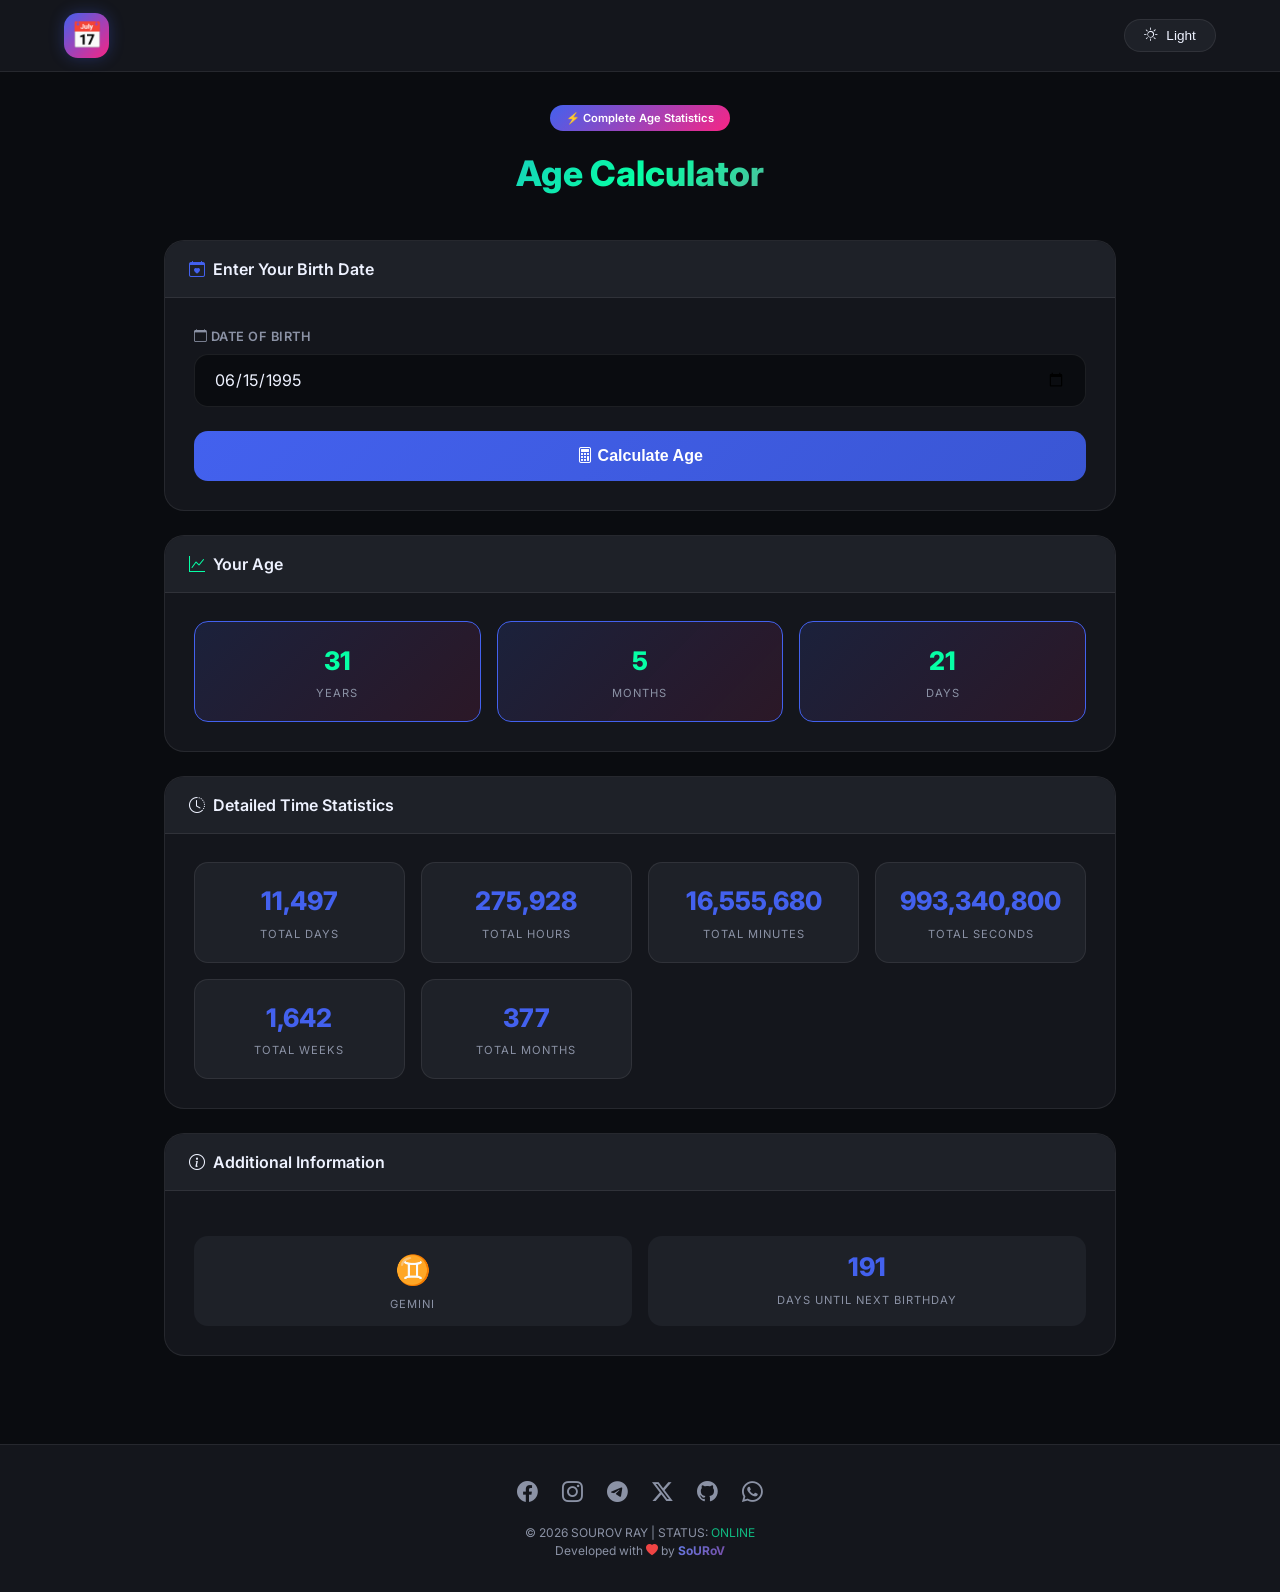
==== index.html @ 63133996 "Add files via upload" ====
<!DOCTYPE html>
<html lang="en" data-theme="dark">
<head>
  <meta charset="UTF-8">
  <meta name="viewport" content="width=device-width, initial-scale=1.0, user-scalable=yes">
  <title>Age Calculator</title>
  <link href="https://fonts.googleapis.com/css2?family=Inter:opsz,wght@14..32,300;14..32,400;14..32,500;14..32,600;14..32,700;14..32,800&display=swap" rel="stylesheet">
  <link rel="stylesheet" href="https://cdn.jsdelivr.net/npm/bootstrap-icons@1.11.3/font/bootstrap-icons.min.css">
  <style>
    * {
      margin: 0;
      padding: 0;
      box-sizing: border-box;
    }

    :root {
      --primary: #4361ee;
      --primary-dark: #3a56d4;
      --primary-light: #818cf8;
      --secondary: #06ffa5;
      --accent: #f72585;
      --neon-pink: #ff1493;
      --neon-blue: #00f2fe;
      --dark-bg: #0a0c10;
      --dark-surface: #14161c;
      --dark-surface-2: #1e2128;
      --dark-surface-3: #2a2e38;
      --light-bg: #f5f7fb;
      --light-surface: #ffffff;
      --light-surface-2: #f0f2f6;
      --light-surface-3: #e8ecf2;
      --text-dark: #1a1c23;
      --text-light: #eef2ff;
      --text-muted-dark: #6c727f;
      --text-muted-light: #8b92a5;
      --border-radius: 20px;
      --border-radius-sm: 14px;
      --shadow-sm: 0 4px 12px rgba(0,0,0,0.05);
      --shadow-md: 0 8px 24px rgba(0,0,0,0.1);
      --transition: all 0.3s cubic-bezier(0.4, 0, 0.2, 1);
    }

    [data-theme="dark"] {
      --bg-primary: var(--dark-bg);
      --bg-secondary: var(--dark-surface);
      --bg-tertiary: var(--dark-surface-2);
      --bg-quaternary: var(--dark-surface-3);
      --text-primary: var(--text-light);
      --text-secondary: var(--text-muted-light);
      --border-color: rgba(255,255,255,0.08);
      --card-bg: var(--dark-surface);
    }

    [data-theme="light"] {
      --bg-primary: var(--light-bg);
      --bg-secondary: var(--light-surface);
      --bg-tertiary: var(--light-surface-2);
      --bg-quaternary: var(--light-surface-3);
      --text-primary: var(--text-dark);
      --text-secondary: var(--text-muted-dark);
      --border-color: rgba(0,0,0,0.06);
      --card-bg: var(--light-surface);
    }

    body {
      background-color: var(--bg-primary);
      color: var(--text-primary);
      font-family: 'Inter', sans-serif;
      line-height: 1.5;
      min-height: 100vh;
      transition: var(--transition);
    }

    /* Navbar - Only Logo, No Name */
    .navbar {
      background: var(--bg-secondary);
      border-bottom: 1px solid var(--border-color);
      padding: 0.8rem 0;
      position: sticky;
      top: 0;
      z-index: 100;
      backdrop-filter: blur(10px);
    }
    .nav-container {
      max-width: 1200px;
      margin: 0 auto;
      padding: 0 1.5rem;
      display: flex;
      justify-content: space-between;
      align-items: center;
    }
    .logo-icon {
      width: 45px;
      height: 45px;
      background: linear-gradient(135deg, var(--primary), var(--accent));
      border-radius: 14px;
      display: flex;
      align-items: center;
      justify-content: center;
      font-size: 1.6rem;
      box-shadow: 0 0 15px rgba(67,97,238,0.3);
    }
    .theme-toggle {
      background: var(--bg-tertiary);
      border: 1px solid var(--border-color);
      border-radius: 40px;
      padding: 0.5rem 1.2rem;
      cursor: pointer;
      font-size: 0.85rem;
      font-weight: 500;
      color: var(--text-primary);
      transition: var(--transition);
      display: flex;
      align-items: center;
      gap: 8px;
    }
    .theme-toggle:hover {
      border-color: var(--primary);
      transform: scale(1.02);
    }

    /* Main Container */
    .main-container {
      max-width: 1000px;
      margin: 0 auto;
      padding: 2rem 1.5rem;
    }

    /* Hero */
    .hero {
      text-align: center;
      margin-bottom: 2.5rem;
    }
    .hero-badge {
      display: inline-block;
      background: linear-gradient(135deg, var(--primary), var(--accent));
      color: white;
      font-size: 0.7rem;
      font-weight: 600;
      padding: 0.3rem 1rem;
      border-radius: 40px;
      margin-bottom: 1rem;
    }
    .hero h1 {
      font-size: 2.2rem;
      font-weight: 800;
      margin-bottom: 0.5rem;
      background: linear-gradient(135deg, var(--primary), var(--secondary), var(--accent));
      background-clip: text;
      -webkit-background-clip: text;
      color: transparent;
    }

    /* Card */
    .card {
      background: var(--card-bg);
      border-radius: var(--border-radius);
      border: 1px solid var(--border-color);
      overflow: hidden;
      transition: var(--transition);
      margin-bottom: 1.5rem;
    }
    .card-header {
      padding: 1rem 1.5rem;
      border-bottom: 1px solid var(--border-color);
      background: var(--bg-tertiary);
    }
    .card-header h3 {
      font-size: 1rem;
      font-weight: 600;
      display: flex;
      align-items: center;
      gap: 8px;
    }
    .card-body {
      padding: 1.8rem;
    }

    /* Input */
    .input-field {
      margin-bottom: 1.5rem;
    }
    .input-field label {
      display: block;
      font-size: 0.8rem;
      font-weight: 600;
      margin-bottom: 0.5rem;
      color: var(--text-secondary);
      text-transform: uppercase;
      letter-spacing: 0.5px;
    }
    .input-field input {
      width: 100%;
      padding: 0.9rem 1.2rem;
      border: 1.5px solid var(--border-color);
      border-radius: var(--border-radius-sm);
      background: var(--bg-primary);
      color: var(--text-primary);
      font-family: 'Inter', monospace;
      font-size: 1rem;
      transition: var(--transition);
    }
    .input-field input:focus {
      outline: none;
      border-color: var(--primary);
      box-shadow: 0 0 0 3px rgba(67,97,238,0.15);
    }

    /* Button */
    .btn-primary {
      width: 100%;
      background: linear-gradient(135deg, var(--primary), var(--primary-dark));
      color: white;
      border: none;
      padding: 1rem;
      border-radius: var(--border-radius-sm);
      font-size: 1rem;
      font-weight: 700;
      cursor: pointer;
      transition: var(--transition);
    }
    .btn-primary:hover {
      transform: translateY(-2px);
      box-shadow: 0 8px 20px rgba(67,97,238,0.3);
    }

    /* Stats Grid */
    .stats-grid {
      display: grid;
      grid-template-columns: repeat(auto-fit, minmax(200px, 1fr));
      gap: 1rem;
    }
    .stat-card {
      background: var(--bg-tertiary);
      border-radius: var(--border-radius-sm);
      padding: 1.2rem;
      text-align: center;
      transition: var(--transition);
      border: 1px solid var(--border-color);
    }
    .stat-card:hover {
      border-color: var(--primary);
      transform: translateY(-2px);
    }
    .stat-value {
      font-size: 1.6rem;
      font-weight: 800;
      color: var(--primary);
      word-break: break-word;
    }
    .stat-label {
      font-size: 0.7rem;
      color: var(--text-secondary);
      margin-top: 0.3rem;
      text-transform: uppercase;
      letter-spacing: 1px;
    }
    .highlight {
      background: linear-gradient(135deg, rgba(67,97,238,0.15), rgba(247,37,133,0.1));
      border-color: var(--primary);
    }
    .highlight .stat-value {
      color: var(--secondary);
    }

    /* Zodiac Row */
    .zodiac-row {
      display: grid;
      grid-template-columns: 1fr 1fr;
      gap: 1rem;
      margin-top: 1rem;
    }
    .info-box {
      background: var(--bg-tertiary);
      border-radius: var(--border-radius-sm);
      padding: 0.8rem;
      text-align: center;
    }

    /* Footer */
    #footer {
      background: var(--bg-secondary);
      border-top: 1px solid var(--border-color);
      padding: 2rem 0;
      margin-top: 2rem;
    }
    .footer-container {
      max-width: 1200px;
      margin: 0 auto;
      padding: 0 1.5rem;
      text-align: center;
    }
    .footer-social {
      margin-bottom: 1rem;
    }
    .footer-social a {
      color: var(--text-secondary);
      font-size: 1.3rem;
      margin: 0 10px;
      transition: var(--transition);
      display: inline-block;
    }
    .footer-social a:hover {
      color: var(--primary);
      transform: translateY(-3px);
    }
    .footer-text {
      color: var(--text-secondary);
      font-size: 0.75rem;
    }
    .heart {
      color: #ef4444;
    }

    @media (max-width: 600px) {
      .stats-grid {
        grid-template-columns: 1fr;
      }
      .hero h1 {
        font-size: 1.6rem;
      }
      .card-body {
        padding: 1.2rem;
      }
      .stat-value {
        font-size: 1.2rem;
      }
    }
  </style>
</head>
<body>
  <!-- Navbar - Only Logo, No Text -->
  <nav class="navbar">
    <div class="nav-container">
      <div class="logo-icon">📅</div>
      <button class="theme-toggle" id="themeToggle">
        <i class="bi bi-moon-stars"></i>
        <span>Dark</span>
      </button>
    </div>
  </nav>

  <div class="main-container">
    <div class="hero">
      <span class="hero-badge">⚡ Complete Age Statistics</span>
      <h1>Age Calculator</h1>
    </div>

    <div class="card">
      <div class="card-header">
        <h3><i class="bi bi-calendar-heart" style="color: var(--primary);"></i> Enter Your Birth Date</h3>
      </div>
      <div class="card-body">
        <div class="input-field">
          <label><i class="bi bi-calendar"></i> Date of Birth</label>
          <input type="date" id="dob" value="1995-06-15">
        </div>
        <button class="btn-primary" id="calculateBtn">
          <i class="bi bi-calculator"></i> Calculate Age
        </button>
      </div>
    </div>

    <!-- Main Age Display -->
    <div class="card">
      <div class="card-header">
        <h3><i class="bi bi-graph-up" style="color: var(--secondary);"></i> Your Age</h3>
      </div>
      <div class="card-body">
        <div class="stats-grid">
          <div class="stat-card highlight">
            <div class="stat-value" id="years">--</div>
            <div class="stat-label">Years</div>
          </div>
          <div class="stat-card highlight">
            <div class="stat-value" id="months">--</div>
            <div class="stat-label">Months</div>
          </div>
          <div class="stat-card highlight">
            <div class="stat-value" id="days">--</div>
            <div class="stat-label">Days</div>
          </div>
        </div>
      </div>
    </div>

    <!-- Detailed Time Stats -->
    <div class="card">
      <div class="card-header">
        <h3><i class="bi bi-clock-history"></i> Detailed Time Statistics</h3>
      </div>
      <div class="card-body">
        <div class="stats-grid">
          <div class="stat-card">
            <div class="stat-value" id="totalDays">--</div>
            <div class="stat-label">Total Days</div>
          </div>
          <div class="stat-card">
            <div class="stat-value" id="totalHours">--</div>
            <div class="stat-label">Total Hours</div>
          </div>
          <div class="stat-card">
            <div class="stat-value" id="totalMinutes">--</div>
            <div class="stat-label">Total Minutes</div>
          </div>
          <div class="stat-card">
            <div class="stat-value" id="totalSeconds">--</div>
            <div class="stat-label">Total Seconds</div>
          </div>
          <div class="stat-card">
            <div class="stat-value" id="totalWeeks">--</div>
            <div class="stat-label">Total Weeks</div>
          </div>
          <div class="stat-card">
            <div class="stat-value" id="totalMonths">--</div>
            <div class="stat-label">Total Months</div>
          </div>
        </div>
      </div>
    </div>

    <!-- Extra Info: Zodiac & Next Birthday -->
    <div class="card">
      <div class="card-header">
        <h3><i class="bi bi-info-circle"></i> Additional Information</h3>
      </div>
      <div class="card-body">
        <div class="zodiac-row">
          <div class="info-box">
            <div style="font-size: 1.8rem;" id="zodiacIcon">♌</div>
            <div class="stat-label" id="zodiacName">Zodiac Sign</div>
          </div>
          <div class="info-box">
            <div class="stat-value" id="nextBirthday">--</div>
            <div class="stat-label">Days Until Next Birthday</div>
          </div>
        </div>
      </div>
    </div>
  </div>

  <!-- Footer -->
  <footer id="footer">
    <div class="footer-container">
      <div class="footer-social">
        <a href="https://facebook.com/sourovxray" target="_blank"><i class="bi bi-facebook"></i></a>
        <a href="https://instagram.com/sourovxray" target="_blank"><i class="bi bi-instagram"></i></a>
        <a href="https://t.me/sourovxray" target="_blank"><i class="bi bi-telegram"></i></a>
        <a href="https://twitter.com/sourovxray" target="_blank"><i class="bi bi-twitter-x"></i></a>
        <a href="https://github.com/sourovff" target="_blank"><i class="bi bi-github"></i></a>
        <a href="https://wa.me/8801789538134" target="_blank"><i class="bi bi-whatsapp"></i></a>
      </div>
      <div class="footer-text">
        <p>© 2026 SOUROV RAY | STATUS: <span style="color: #10b981;">ONLINE</span></p>
        <p>Developed with <i class="bi bi-heart-fill heart"></i> by <strong style="background: linear-gradient(135deg, #667eea, #764ba2); background-clip: text; -webkit-background-clip: text; color: transparent;">SoURoV</strong></p>
      </div>
    </div>
  </footer>

  <script>
    (function() {
      const dobInput = document.getElementById('dob');
      const calculateBtn = document.getElementById('calculateBtn');
      
      // Age display
      const yearsSpan = document.getElementById('years');
      const monthsSpan = document.getElementById('months');
      const daysSpan = document.getElementById('days');
      
      // Detailed stats
      const totalDaysSpan = document.getElementById('totalDays');
      const totalHoursSpan = document.getElementById('totalHours');
      const totalMinutesSpan = document.getElementById('totalMinutes');
      const totalSecondsSpan = document.getElementById('totalSeconds');
      const totalWeeksSpan = document.getElementById('totalWeeks');
      const totalMonthsSpan = document.getElementById('totalMonths');
      
      // Extra
      const nextBirthdaySpan = document.getElementById('nextBirthday');
      const zodiacIconSpan = document.getElementById('zodiacIcon');
      const zodiacNameSpan = document.getElementById('zodiacName');

      function formatNumber(num) {
        return num.toLocaleString();
      }

      function getZodiac(day, month) {
        const zodiacs = [
          { sign: "Capricorn", icon: "♑", start: [12,22], end: [1,19] },
          { sign: "Aquarius", icon: "♒", start: [1,20], end: [2,18] },
          { sign: "Pisces", icon: "♓", start: [2,19], end: [3,20] },
          { sign: "Aries", icon: "♈", start: [3,21], end: [4,19] },
          { sign: "Taurus", icon: "♉", start: [4,20], end: [5,20] },
          { sign: "Gemini", icon: "♊", start: [5,21], end: [6,20] },
          { sign: "Cancer", icon: "♋", start: [6,21], end: [7,22] },
          { sign: "Leo", icon: "♌", start: [7,23], end: [8,22] },
          { sign: "Virgo", icon: "♍", start: [8,23], end: [9,22] },
          { sign: "Libra", icon: "♎", start: [9,23], end: [10,22] },
          { sign: "Scorpio", icon: "♏", start: [10,23], end: [11,21] },
          { sign: "Sagittarius", icon: "♐", start: [11,22], end: [12,21] }
        ];
        
        for (let z of zodiacs) {
          if ((month === z.start[0] && day >= z.start[1]) || (month === z.end[0] && day <= z.end[1])) {
            return { sign: z.sign, icon: z.icon };
          }
        }
        return { sign: "Capricorn", icon: "♑" };
      }

      function calculateAge() {
        const dobValue = dobInput.value;
        if (!dobValue) return;

        const birthDate = new Date(dobValue);
        const today = new Date();

        if (isNaN(birthDate.getTime()) || birthDate > today) return;

        // Exact age
        let years = today.getFullYear() - birthDate.getFullYear();
        let months = today.getMonth() - birthDate.getMonth();
        let days = today.getDate() - birthDate.getDate();

        if (days < 0) {
          months--;
          const lastMonth = new Date(today.getFullYear(), today.getMonth(), 0);
          days += lastMonth.getDate();
        }
        if (months < 0) {
          years--;
          months += 12;
        }

        yearsSpan.innerText = years;
        monthsSpan.innerText = months;
        daysSpan.innerText = days;

        // Total calculations
        const totalDays = Math.floor((today - birthDate) / (1000 * 60 * 60 * 24));
        const totalHours = totalDays * 24;
        const totalMinutes = totalHours * 60;
        const totalSeconds = totalMinutes * 60;
        const totalWeeks = Math.floor(totalDays / 7);
        const totalMonthsNum = Math.floor(totalDays / 30.44);

        totalDaysSpan.innerText = formatNumber(totalDays);
        totalHoursSpan.innerText = formatNumber(totalHours);
        totalMinutesSpan.innerText = formatNumber(totalMinutes);
        totalSecondsSpan.innerText = formatNumber(totalSeconds);
        totalWeeksSpan.innerText = formatNumber(totalWeeks);
        totalMonthsSpan.innerText = formatNumber(totalMonthsNum);

        // Next birthday
        let nextBirthday = new Date(today.getFullYear(), birthDate.getMonth(), birthDate.getDate());
        if (nextBirthday < today) {
          nextBirthday = new Date(today.getFullYear() + 1, birthDate.getMonth(), birthDate.getDate());
        }
        const daysUntilNext = Math.ceil((nextBirthday - today) / (1000 * 60 * 60 * 24));
        nextBirthdaySpan.innerText = formatNumber(daysUntilNext);

        // Zodiac
        const zodiac = getZodiac(birthDate.getDate(), birthDate.getMonth() + 1);
        zodiacIconSpan.innerText = zodiac.icon;
        zodiacNameSpan.innerText = zodiac.sign;
      }

      calculateBtn.addEventListener('click', calculateAge);
      dobInput.addEventListener('keypress', (e) => {
        if (e.key === 'Enter') calculateAge();
      });
      window.addEventListener('DOMContentLoaded', calculateAge);

      // Theme Toggle
      const themeToggle = document.getElementById('themeToggle');
      const savedTheme = localStorage.getItem('theme') || 'dark';
      document.documentElement.setAttribute('data-theme', savedTheme);
      
      const updateThemeButton = () => {
        const current = document.documentElement.getAttribute('data-theme');
        if (current === 'dark') {
          themeToggle.innerHTML = '<i class="bi bi-sun"></i><span>Light</span>';
        } else {
          themeToggle.innerHTML = '<i class="bi bi-moon-stars"></i><span>Dark</span>';
        }
      };
      updateThemeButton();

      themeToggle.addEventListener('click', () => {
        const current = document.documentElement.getAttribute('data-theme');
        const newTheme = current === 'dark' ? 'light' : 'dark';
        document.documentElement.setAttribute('data-theme', newTheme);
        localStorage.setItem('theme', newTheme);
        updateThemeButton();
      });
    })();
  </script>
</body>
</html>
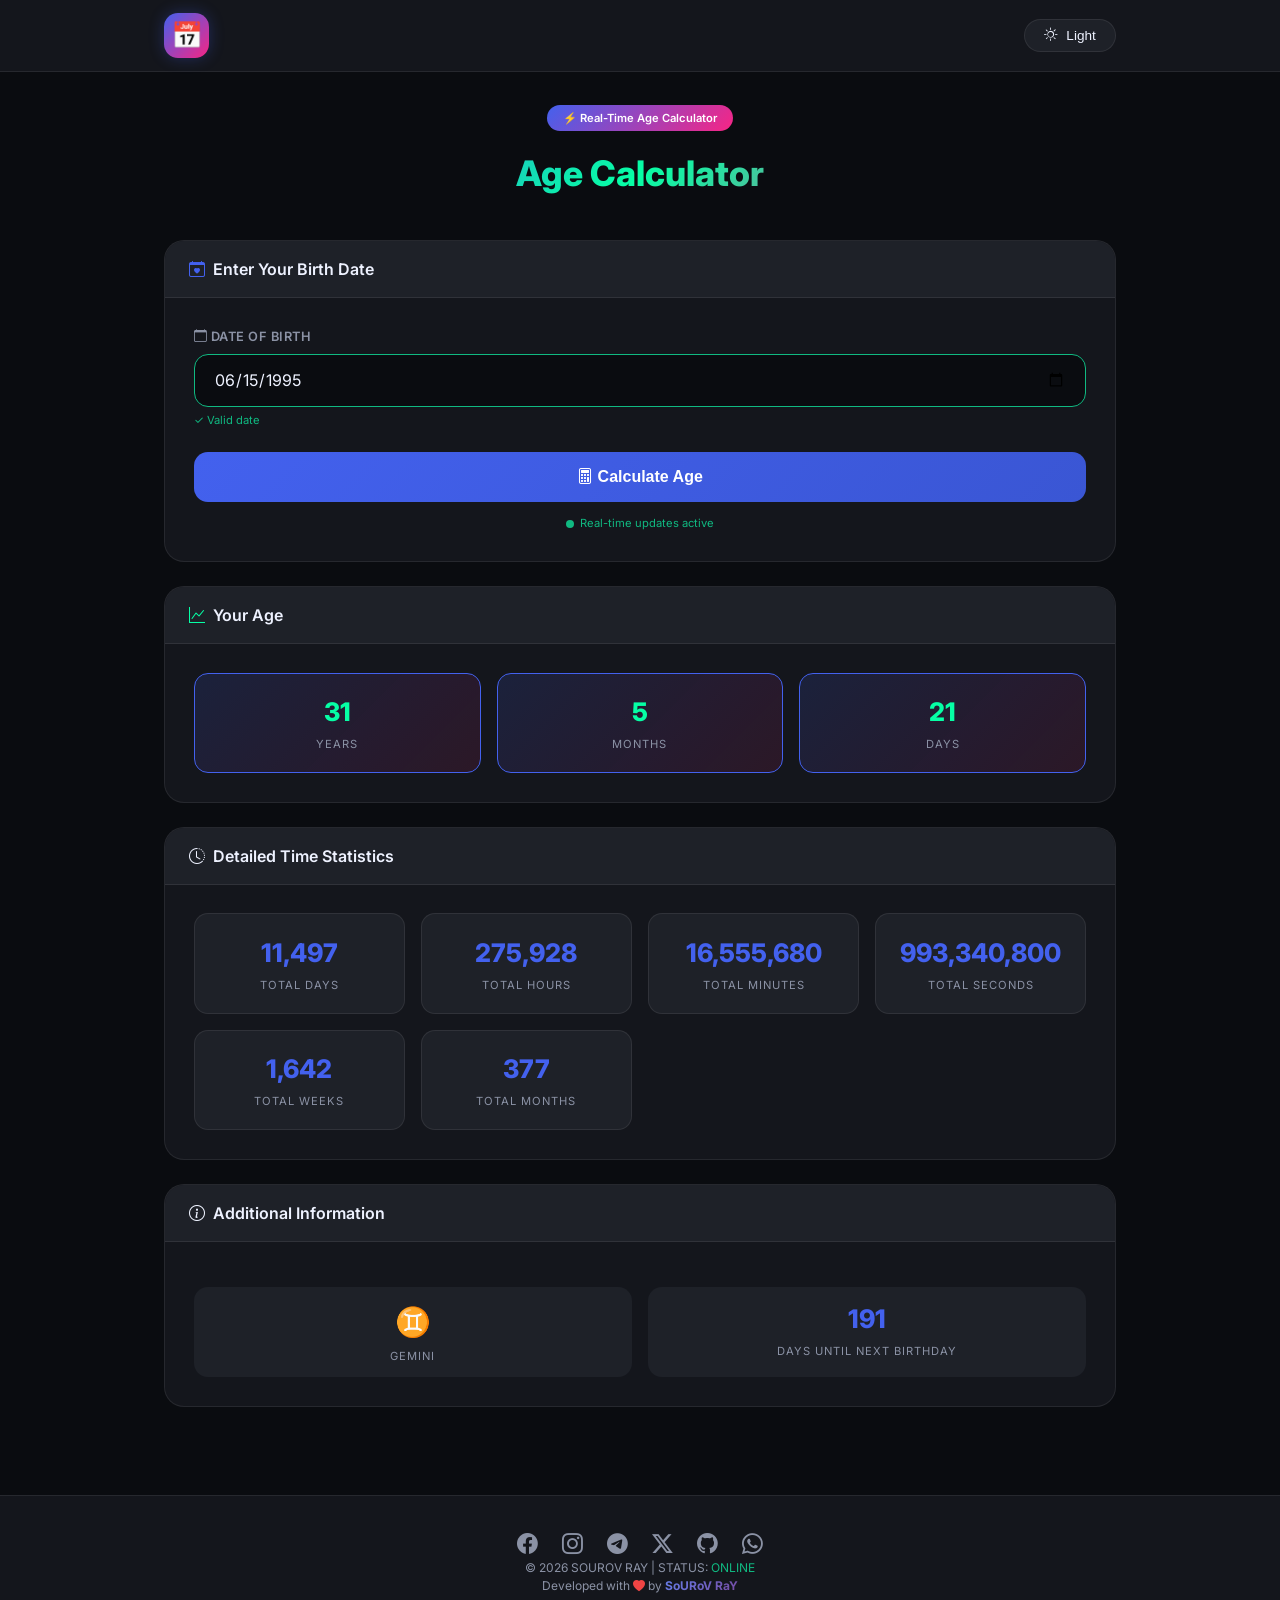
==== commit 0f67637e: "Add files via upload" ====
--- a/index.html
+++ b/index.html
@@ -1,599 +1,15 @@
-<!DOCTYPE html>
-<html lang="en" data-theme="dark">
-<head>
-  <meta charset="UTF-8">
-  <meta name="viewport" content="width=device-width, initial-scale=1.0, user-scalable=yes">
-  <title>Age Calculator</title>
-  <link href="https://fonts.googleapis.com/css2?family=Inter:opsz,wght@14..32,300;14..32,400;14..32,500;14..32,600;14..32,700;14..32,800&display=swap" rel="stylesheet">
-  <link rel="stylesheet" href="https://cdn.jsdelivr.net/npm/bootstrap-icons@1.11.3/font/bootstrap-icons.min.css">
-  <style>
-    * {
-      margin: 0;
-      padding: 0;
-      box-sizing: border-box;
-    }
-
-    :root {
-      --primary: #4361ee;
-      --primary-dark: #3a56d4;
-      --primary-light: #818cf8;
-      --secondary: #06ffa5;
-      --accent: #f72585;
-      --neon-pink: #ff1493;
-      --neon-blue: #00f2fe;
-      --dark-bg: #0a0c10;
-      --dark-surface: #14161c;
-      --dark-surface-2: #1e2128;
-      --dark-surface-3: #2a2e38;
-      --light-bg: #f5f7fb;
-      --light-surface: #ffffff;
-      --light-surface-2: #f0f2f6;
-      --light-surface-3: #e8ecf2;
-      --text-dark: #1a1c23;
-      --text-light: #eef2ff;
-      --text-muted-dark: #6c727f;
-      --text-muted-light: #8b92a5;
-      --border-radius: 20px;
-      --border-radius-sm: 14px;
-      --shadow-sm: 0 4px 12px rgba(0,0,0,0.05);
-      --shadow-md: 0 8px 24px rgba(0,0,0,0.1);
-      --transition: all 0.3s cubic-bezier(0.4, 0, 0.2, 1);
-    }
-
-    [data-theme="dark"] {
-      --bg-primary: var(--dark-bg);
-      --bg-secondary: var(--dark-surface);
-      --bg-tertiary: var(--dark-surface-2);
-      --bg-quaternary: var(--dark-surface-3);
-      --text-primary: var(--text-light);
-      --text-secondary: var(--text-muted-light);
-      --border-color: rgba(255,255,255,0.08);
-      --card-bg: var(--dark-surface);
-    }
-
-    [data-theme="light"] {
-      --bg-primary: var(--light-bg);
-      --bg-secondary: var(--light-surface);
-      --bg-tertiary: var(--light-surface-2);
-      --bg-quaternary: var(--light-surface-3);
-      --text-primary: var(--text-dark);
-      --text-secondary: var(--text-muted-dark);
-      --border-color: rgba(0,0,0,0.06);
-      --card-bg: var(--light-surface);
-    }
-
-    body {
-      background-color: var(--bg-primary);
-      color: var(--text-primary);
-      font-family: 'Inter', sans-serif;
-      line-height: 1.5;
-      min-height: 100vh;
-      transition: var(--transition);
-    }
-
-    /* Navbar - Only Logo, No Name */
-    .navbar {
-      background: var(--bg-secondary);
-      border-bottom: 1px solid var(--border-color);
-      padding: 0.8rem 0;
-      position: sticky;
-      top: 0;
-      z-index: 100;
-      backdrop-filter: blur(10px);
-    }
-    .nav-container {
-      max-width: 1200px;
-      margin: 0 auto;
-      padding: 0 1.5rem;
-      display: flex;
-      justify-content: space-between;
-      align-items: center;
-    }
-    .logo-icon {
-      width: 45px;
-      height: 45px;
-      background: linear-gradient(135deg, var(--primary), var(--accent));
-      border-radius: 14px;
-      display: flex;
-      align-items: center;
-      justify-content: center;
-      font-size: 1.6rem;
-      box-shadow: 0 0 15px rgba(67,97,238,0.3);
-    }
-    .theme-toggle {
-      background: var(--bg-tertiary);
-      border: 1px solid var(--border-color);
-      border-radius: 40px;
-      padding: 0.5rem 1.2rem;
-      cursor: pointer;
-      font-size: 0.85rem;
-      font-weight: 500;
-      color: var(--text-primary);
-      transition: var(--transition);
-      display: flex;
-      align-items: center;
-      gap: 8px;
-    }
-    .theme-toggle:hover {
-      border-color: var(--primary);
-      transform: scale(1.02);
-    }
-
-    /* Main Container */
-    .main-container {
-      max-width: 1000px;
-      margin: 0 auto;
-      padding: 2rem 1.5rem;
-    }
-
-    /* Hero */
-    .hero {
-      text-align: center;
-      margin-bottom: 2.5rem;
-    }
-    .hero-badge {
-      display: inline-block;
-      background: linear-gradient(135deg, var(--primary), var(--accent));
-      color: white;
-      font-size: 0.7rem;
-      font-weight: 600;
-      padding: 0.3rem 1rem;
-      border-radius: 40px;
-      margin-bottom: 1rem;
-    }
-    .hero h1 {
-      font-size: 2.2rem;
-      font-weight: 800;
-      margin-bottom: 0.5rem;
-      background: linear-gradient(135deg, var(--primary), var(--secondary), var(--accent));
-      background-clip: text;
-      -webkit-background-clip: text;
-      color: transparent;
-    }
-
-    /* Card */
-    .card {
-      background: var(--card-bg);
-      border-radius: var(--border-radius);
-      border: 1px solid var(--border-color);
-      overflow: hidden;
-      transition: var(--transition);
-      margin-bottom: 1.5rem;
-    }
-    .card-header {
-      padding: 1rem 1.5rem;
-      border-bottom: 1px solid var(--border-color);
-      background: var(--bg-tertiary);
-    }
-    .card-header h3 {
-      font-size: 1rem;
-      font-weight: 600;
-      display: flex;
-      align-items: center;
-      gap: 8px;
-    }
-    .card-body {
-      padding: 1.8rem;
-    }
-
-    /* Input */
-    .input-field {
-      margin-bottom: 1.5rem;
-    }
-    .input-field label {
-      display: block;
-      font-size: 0.8rem;
-      font-weight: 600;
-      margin-bottom: 0.5rem;
-      color: var(--text-secondary);
-      text-transform: uppercase;
-      letter-spacing: 0.5px;
-    }
-    .input-field input {
-      width: 100%;
-      padding: 0.9rem 1.2rem;
-      border: 1.5px solid var(--border-color);
-      border-radius: var(--border-radius-sm);
-      background: var(--bg-primary);
-      color: var(--text-primary);
-      font-family: 'Inter', monospace;
-      font-size: 1rem;
-      transition: var(--transition);
-    }
-    .input-field input:focus {
-      outline: none;
-      border-color: var(--primary);
-      box-shadow: 0 0 0 3px rgba(67,97,238,0.15);
-    }
-
-    /* Button */
-    .btn-primary {
-      width: 100%;
-      background: linear-gradient(135deg, var(--primary), var(--primary-dark));
-      color: white;
-      border: none;
-      padding: 1rem;
-      border-radius: var(--border-radius-sm);
-      font-size: 1rem;
-      font-weight: 700;
-      cursor: pointer;
-      transition: var(--transition);
-    }
-    .btn-primary:hover {
-      transform: translateY(-2px);
-      box-shadow: 0 8px 20px rgba(67,97,238,0.3);
-    }
-
-    /* Stats Grid */
-    .stats-grid {
-      display: grid;
-      grid-template-columns: repeat(auto-fit, minmax(200px, 1fr));
-      gap: 1rem;
-    }
-    .stat-card {
-      background: var(--bg-tertiary);
-      border-radius: var(--border-radius-sm);
-      padding: 1.2rem;
-      text-align: center;
-      transition: var(--transition);
-      border: 1px solid var(--border-color);
-    }
-    .stat-card:hover {
-      border-color: var(--primary);
-      transform: translateY(-2px);
-    }
-    .stat-value {
-      font-size: 1.6rem;
-      font-weight: 800;
-      color: var(--primary);
-      word-break: break-word;
-    }
-    .stat-label {
-      font-size: 0.7rem;
-      color: var(--text-secondary);
-      margin-top: 0.3rem;
-      text-transform: uppercase;
-      letter-spacing: 1px;
-    }
-    .highlight {
-      background: linear-gradient(135deg, rgba(67,97,238,0.15), rgba(247,37,133,0.1));
-      border-color: var(--primary);
-    }
-    .highlight .stat-value {
-      color: var(--secondary);
-    }
-
-    /* Zodiac Row */
-    .zodiac-row {
-      display: grid;
-      grid-template-columns: 1fr 1fr;
-      gap: 1rem;
-      margin-top: 1rem;
-    }
-    .info-box {
-      background: var(--bg-tertiary);
-      border-radius: var(--border-radius-sm);
-      padding: 0.8rem;
-      text-align: center;
-    }
-
-    /* Footer */
-    #footer {
-      background: var(--bg-secondary);
-      border-top: 1px solid var(--border-color);
-      padding: 2rem 0;
-      margin-top: 2rem;
-    }
-    .footer-container {
-      max-width: 1200px;
-      margin: 0 auto;
-      padding: 0 1.5rem;
-      text-align: center;
-    }
-    .footer-social {
-      margin-bottom: 1rem;
-    }
-    .footer-social a {
-      color: var(--text-secondary);
-      font-size: 1.3rem;
-      margin: 0 10px;
-      transition: var(--transition);
-      display: inline-block;
-    }
-    .footer-social a:hover {
-      color: var(--primary);
-      transform: translateY(-3px);
-    }
-    .footer-text {
-      color: var(--text-secondary);
-      font-size: 0.75rem;
-    }
-    .heart {
-      color: #ef4444;
-    }
-
-    @media (max-width: 600px) {
-      .stats-grid {
-        grid-template-columns: 1fr;
-      }
-      .hero h1 {
-        font-size: 1.6rem;
-      }
-      .card-body {
-        padding: 1.2rem;
-      }
-      .stat-value {
-        font-size: 1.2rem;
-      }
-    }
-  </style>
-</head>
-<body>
-  <!-- Navbar - Only Logo, No Text -->
-  <nav class="navbar">
-    <div class="nav-container">
-      <div class="logo-icon">📅</div>
-      <button class="theme-toggle" id="themeToggle">
-        <i class="bi bi-moon-stars"></i>
-        <span>Dark</span>
-      </button>
-    </div>
-  </nav>
-
-  <div class="main-container">
-    <div class="hero">
-      <span class="hero-badge">⚡ Complete Age Statistics</span>
-      <h1>Age Calculator</h1>
-    </div>
-
-    <div class="card">
-      <div class="card-header">
-        <h3><i class="bi bi-calendar-heart" style="color: var(--primary);"></i> Enter Your Birth Date</h3>
-      </div>
-      <div class="card-body">
-        <div class="input-field">
-          <label><i class="bi bi-calendar"></i> Date of Birth</label>
-          <input type="date" id="dob" value="1995-06-15">
-        </div>
-        <button class="btn-primary" id="calculateBtn">
-          <i class="bi bi-calculator"></i> Calculate Age
-        </button>
-      </div>
-    </div>
-
-    <!-- Main Age Display -->
-    <div class="card">
-      <div class="card-header">
-        <h3><i class="bi bi-graph-up" style="color: var(--secondary);"></i> Your Age</h3>
-      </div>
-      <div class="card-body">
-        <div class="stats-grid">
-          <div class="stat-card highlight">
-            <div class="stat-value" id="years">--</div>
-            <div class="stat-label">Years</div>
-          </div>
-          <div class="stat-card highlight">
-            <div class="stat-value" id="months">--</div>
-            <div class="stat-label">Months</div>
-          </div>
-          <div class="stat-card highlight">
-            <div class="stat-value" id="days">--</div>
-            <div class="stat-label">Days</div>
-          </div>
-        </div>
-      </div>
-    </div>
-
-    <!-- Detailed Time Stats -->
-    <div class="card">
-      <div class="card-header">
-        <h3><i class="bi bi-clock-history"></i> Detailed Time Statistics</h3>
-      </div>
-      <div class="card-body">
-        <div class="stats-grid">
-          <div class="stat-card">
-            <div class="stat-value" id="totalDays">--</div>
-            <div class="stat-label">Total Days</div>
-          </div>
-          <div class="stat-card">
-            <div class="stat-value" id="totalHours">--</div>
-            <div class="stat-label">Total Hours</div>
-          </div>
-          <div class="stat-card">
-            <div class="stat-value" id="totalMinutes">--</div>
-            <div class="stat-label">Total Minutes</div>
-          </div>
-          <div class="stat-card">
-            <div class="stat-value" id="totalSeconds">--</div>
-            <div class="stat-label">Total Seconds</div>
-          </div>
-          <div class="stat-card">
-            <div class="stat-value" id="totalWeeks">--</div>
-            <div class="stat-label">Total Weeks</div>
-          </div>
-          <div class="stat-card">
-            <div class="stat-value" id="totalMonths">--</div>
-            <div class="stat-label">Total Months</div>
-          </div>
-        </div>
-      </div>
-    </div>
-
-    <!-- Extra Info: Zodiac & Next Birthday -->
-    <div class="card">
-      <div class="card-header">
-        <h3><i class="bi bi-info-circle"></i> Additional Information</h3>
-      </div>
-      <div class="card-body">
-        <div class="zodiac-row">
-          <div class="info-box">
-            <div style="font-size: 1.8rem;" id="zodiacIcon">♌</div>
-            <div class="stat-label" id="zodiacName">Zodiac Sign</div>
-          </div>
-          <div class="info-box">
-            <div class="stat-value" id="nextBirthday">--</div>
-            <div class="stat-label">Days Until Next Birthday</div>
-          </div>
-        </div>
-      </div>
-    </div>
-  </div>
-
-  <!-- Footer -->
-  <footer id="footer">
-    <div class="footer-container">
-      <div class="footer-social">
-        <a href="https://facebook.com/sourovxray" target="_blank"><i class="bi bi-facebook"></i></a>
-        <a href="https://instagram.com/sourovxray" target="_blank"><i class="bi bi-instagram"></i></a>
-        <a href="https://t.me/sourovxray" target="_blank"><i class="bi bi-telegram"></i></a>
-        <a href="https://twitter.com/sourovxray" target="_blank"><i class="bi bi-twitter-x"></i></a>
-        <a href="https://github.com/sourovff" target="_blank"><i class="bi bi-github"></i></a>
-        <a href="https://wa.me/8801789538134" target="_blank"><i class="bi bi-whatsapp"></i></a>
-      </div>
-      <div class="footer-text">
-        <p>© 2026 SOUROV RAY | STATUS: <span style="color: #10b981;">ONLINE</span></p>
-        <p>Developed with <i class="bi bi-heart-fill heart"></i> by <strong style="background: linear-gradient(135deg, #667eea, #764ba2); background-clip: text; -webkit-background-clip: text; color: transparent;">SoURoV</strong></p>
-      </div>
-    </div>
-  </footer>
-
-  <script>
-    (function() {
-      const dobInput = document.getElementById('dob');
-      const calculateBtn = document.getElementById('calculateBtn');
-      
-      // Age display
-      const yearsSpan = document.getElementById('years');
-      const monthsSpan = document.getElementById('months');
-      const daysSpan = document.getElementById('days');
-      
-      // Detailed stats
-      const totalDaysSpan = document.getElementById('totalDays');
-      const totalHoursSpan = document.getElementById('totalHours');
-      const totalMinutesSpan = document.getElementById('totalMinutes');
-      const totalSecondsSpan = document.getElementById('totalSeconds');
-      const totalWeeksSpan = document.getElementById('totalWeeks');
-      const totalMonthsSpan = document.getElementById('totalMonths');
-      
-      // Extra
-      const nextBirthdaySpan = document.getElementById('nextBirthday');
-      const zodiacIconSpan = document.getElementById('zodiacIcon');
-      const zodiacNameSpan = document.getElementById('zodiacName');
-
-      function formatNumber(num) {
-        return num.toLocaleString();
-      }
-
-      function getZodiac(day, month) {
-        const zodiacs = [
-          { sign: "Capricorn", icon: "♑", start: [12,22], end: [1,19] },
-          { sign: "Aquarius", icon: "♒", start: [1,20], end: [2,18] },
-          { sign: "Pisces", icon: "♓", start: [2,19], end: [3,20] },
-          { sign: "Aries", icon: "♈", start: [3,21], end: [4,19] },
-          { sign: "Taurus", icon: "♉", start: [4,20], end: [5,20] },
-          { sign: "Gemini", icon: "♊", start: [5,21], end: [6,20] },
-          { sign: "Cancer", icon: "♋", start: [6,21], end: [7,22] },
-          { sign: "Leo", icon: "♌", start: [7,23], end: [8,22] },
-          { sign: "Virgo", icon: "♍", start: [8,23], end: [9,22] },
-          { sign: "Libra", icon: "♎", start: [9,23], end: [10,22] },
-          { sign: "Scorpio", icon: "♏", start: [10,23], end: [11,21] },
-          { sign: "Sagittarius", icon: "♐", start: [11,22], end: [12,21] }
-        ];
-        
-        for (let z of zodiacs) {
-          if ((month === z.start[0] && day >= z.start[1]) || (month === z.end[0] && day <= z.end[1])) {
-            return { sign: z.sign, icon: z.icon };
-          }
-        }
-        return { sign: "Capricorn", icon: "♑" };
-      }
-
-      function calculateAge() {
-        const dobValue = dobInput.value;
-        if (!dobValue) return;
-
-        const birthDate = new Date(dobValue);
-        const today = new Date();
-
-        if (isNaN(birthDate.getTime()) || birthDate > today) return;
-
-        // Exact age
-        let years = today.getFullYear() - birthDate.getFullYear();
-        let months = today.getMonth() - birthDate.getMonth();
-        let days = today.getDate() - birthDate.getDate();
-
-        if (days < 0) {
-          months--;
-          const lastMonth = new Date(today.getFullYear(), today.getMonth(), 0);
-          days += lastMonth.getDate();
-        }
-        if (months < 0) {
-          years--;
-          months += 12;
-        }
-
-        yearsSpan.innerText = years;
-        monthsSpan.innerText = months;
-        daysSpan.innerText = days;
-
-        // Total calculations
-        const totalDays = Math.floor((today - birthDate) / (1000 * 60 * 60 * 24));
-        const totalHours = totalDays * 24;
-        const totalMinutes = totalHours * 60;
-        const totalSeconds = totalMinutes * 60;
-        const totalWeeks = Math.floor(totalDays / 7);
-        const totalMonthsNum = Math.floor(totalDays / 30.44);
-
-        totalDaysSpan.innerText = formatNumber(totalDays);
-        totalHoursSpan.innerText = formatNumber(totalHours);
-        totalMinutesSpan.innerText = formatNumber(totalMinutes);
-        totalSecondsSpan.innerText = formatNumber(totalSeconds);
-        totalWeeksSpan.innerText = formatNumber(totalWeeks);
-        totalMonthsSpan.innerText = formatNumber(totalMonthsNum);
-
-        // Next birthday
-        let nextBirthday = new Date(today.getFullYear(), birthDate.getMonth(), birthDate.getDate());
-        if (nextBirthday < today) {
-          nextBirthday = new Date(today.getFullYear() + 1, birthDate.getMonth(), birthDate.getDate());
-        }
-        const daysUntilNext = Math.ceil((nextBirthday - today) / (1000 * 60 * 60 * 24));
-        nextBirthdaySpan.innerText = formatNumber(daysUntilNext);
-
-        // Zodiac
-        const zodiac = getZodiac(birthDate.getDate(), birthDate.getMonth() + 1);
-        zodiacIconSpan.innerText = zodiac.icon;
-        zodiacNameSpan.innerText = zodiac.sign;
-      }
-
-      calculateBtn.addEventListener('click', calculateAge);
-      dobInput.addEventListener('keypress', (e) => {
-        if (e.key === 'Enter') calculateAge();
-      });
-      window.addEventListener('DOMContentLoaded', calculateAge);
-
-      // Theme Toggle
-      const themeToggle = document.getElementById('themeToggle');
-      const savedTheme = localStorage.getItem('theme') || 'dark';
-      document.documentElement.setAttribute('data-theme', savedTheme);
-      
-      const updateThemeButton = () => {
-        const current = document.documentElement.getAttribute('data-theme');
-        if (current === 'dark') {
-          themeToggle.innerHTML = '<i class="bi bi-sun"></i><span>Light</span>';
-        } else {
-          themeToggle.innerHTML = '<i class="bi bi-moon-stars"></i><span>Dark</span>';
-        }
-      };
-      updateThemeButton();
-
-      themeToggle.addEventListener('click', () => {
-        const current = document.documentElement.getAttribute('data-theme');
-        const newTheme = current === 'dark' ? 'light' : 'dark';
-        document.documentElement.setAttribute('data-theme', newTheme);
-        localStorage.setItem('theme', newTheme);
-        updateThemeButton();
-      });
-    })();
-  </script>
-</body>
+<!DOCTYPE html>
+<html lang="en" data-theme="dark">
+<head>
+  <meta charset="UTF-8">
+  <meta name="viewport" content="width=device-width, initial-scale=1.0, user-scalable=yes">
+  <title>Age Calculator</title>
+  <link href="https://fonts.googleapis.com/css2?family=Inter:opsz,wght@14..32,300;400;500;600;700;800&display=swap" rel="stylesheet">
+  <link rel="stylesheet" href="https://cdn.jsdelivr.net/npm/bootstrap-icons@1.11.3/font/bootstrap-icons.min.css">
+  <link rel="stylesheet" href="style.css">
+</head>
+<body>
+   <div id="app-root"></div>
+  <script src="app.js"></script>
+</body>
 </html>
--- a/style.css
+++ b/style.css
@@ -0,0 +1,453 @@
+* {
+  margin: 0;
+  padding: 0;
+  box-sizing: border-box;
+}
+
+:root {
+  --primary: #4361ee;
+  --primary-dark: #3a56d4;
+  --primary-light: #818cf8;
+  --secondary: #06ffa5;
+  --accent: #f72585;
+  --success: #10b981;
+  --error: #ef4444;
+  --warning: #f59e0b;
+  --dark-bg: #0a0c10;
+  --dark-surface: #14161c;
+  --dark-surface-2: #1e2128;
+  --light-bg: #f5f7fb;
+  --light-surface: #ffffff;
+  --light-surface-2: #f0f2f6;
+  --text-dark: #1a1c23;
+  --text-light: #eef2ff;
+  --text-muted-dark: #6c727f;
+  --text-muted-light: #8b92a5;
+  --border-radius: 20px;
+  --border-radius-sm: 14px;
+  --transition: all 0.2s ease;
+}
+
+[data-theme="dark"] {
+  --bg-primary: var(--dark-bg);
+  --bg-secondary: var(--dark-surface);
+  --bg-tertiary: var(--dark-surface-2);
+  --text-primary: var(--text-light);
+  --text-secondary: var(--text-muted-light);
+  --border-color: rgba(255,255,255,0.08);
+  --card-bg: var(--dark-surface);
+}
+
+[data-theme="light"] {
+  --bg-primary: var(--light-bg);
+  --bg-secondary: var(--light-surface);
+  --bg-tertiary: var(--light-surface-2);
+  --text-primary: var(--text-dark);
+  --text-secondary: var(--text-muted-dark);
+  --border-color: rgba(0,0,0,0.06);
+  --card-bg: var(--light-surface);
+}
+
+body {
+  background-color: var(--bg-primary);
+  color: var(--text-primary);
+  font-family: 'Inter', sans-serif;
+  line-height: 1.5;
+  min-height: 100vh;
+  transition: var(--transition);
+}
+
+/* Navbar */
+.navbar {
+  background: var(--bg-secondary);
+  border-bottom: 1px solid var(--border-color);
+  padding: 0.8rem 0;
+  position: sticky;
+  top: 0;
+  z-index: 100;
+  backdrop-filter: blur(10px);
+}
+
+.nav-container {
+  max-width: 1000px;
+  margin: 0 auto;
+  padding: 0 1.5rem;
+  display: flex;
+  justify-content: space-between;
+  align-items: center;
+}
+
+.logo-icon {
+  width: 45px;
+  height: 45px;
+  background: linear-gradient(135deg, var(--primary), var(--accent));
+  border-radius: 14px;
+  display: flex;
+  align-items: center;
+  justify-content: center;
+  font-size: 1.6rem;
+  box-shadow: 0 0 15px rgba(67,97,238,0.3);
+  animation: pulse 2s infinite;
+}
+
+@keyframes pulse {
+  0%, 100% { box-shadow: 0 0 15px rgba(67,97,238,0.3); }
+  50% { box-shadow: 0 0 25px rgba(67,97,238,0.6); }
+}
+
+.theme-toggle {
+  background: var(--bg-tertiary);
+  border: 1px solid var(--border-color);
+  border-radius: 40px;
+  padding: 0.5rem 1.2rem;
+  cursor: pointer;
+  font-size: 0.85rem;
+  font-weight: 500;
+  color: var(--text-primary);
+  transition: var(--transition);
+  display: flex;
+  align-items: center;
+  gap: 8px;
+}
+
+.theme-toggle:hover {
+  border-color: var(--primary);
+}
+
+/* Main Container */
+.main-container {
+  max-width: 1000px;
+  margin: 0 auto;
+  padding: 2rem 1.5rem;
+}
+
+/* Hero */
+.hero {
+  text-align: center;
+  margin-bottom: 2.5rem;
+}
+
+.hero-badge {
+  display: inline-block;
+  background: linear-gradient(135deg, var(--primary), var(--accent));
+  color: white;
+  font-size: 0.7rem;
+  font-weight: 600;
+  padding: 0.3rem 1rem;
+  border-radius: 40px;
+  margin-bottom: 1rem;
+  animation: fadeInDown 0.6s ease;
+}
+
+.hero h1 {
+  font-size: 2.2rem;
+  font-weight: 800;
+  margin-bottom: 0.5rem;
+  background: linear-gradient(135deg, var(--primary), var(--secondary), var(--accent));
+  background-clip: text;
+  -webkit-background-clip: text;
+  color: transparent;
+  animation: fadeInUp 0.6s ease;
+}
+
+/* Animations */
+@keyframes fadeInDown {
+  from { opacity: 0; transform: translateY(-20px); }
+  to { opacity: 1; transform: translateY(0); }
+}
+
+@keyframes fadeInUp {
+  from { opacity: 0; transform: translateY(20px); }
+  to { opacity: 1; transform: translateY(0); }
+}
+
+@keyframes scaleIn {
+  from { opacity: 0; transform: scale(0.95); }
+  to { opacity: 1; transform: scale(1); }
+}
+
+@keyframes shimmer {
+  0% { background-position: -200% 0; }
+  100% { background-position: 200% 0; }
+}
+
+@keyframes shake {
+  0%, 100% { transform: translateX(0); }
+  25% { transform: translateX(-5px); }
+  75% { transform: translateX(5px); }
+}
+
+/* Card */
+.card {
+  background: var(--card-bg);
+  border-radius: var(--border-radius);
+  border: 1px solid var(--border-color);
+  overflow: hidden;
+  margin-bottom: 1.5rem;
+  animation: scaleIn 0.5s ease;
+}
+
+.card-header {
+  padding: 1rem 1.5rem;
+  border-bottom: 1px solid var(--border-color);
+  background: var(--bg-tertiary);
+}
+
+.card-header h3 {
+  font-size: 1rem;
+  font-weight: 600;
+  display: flex;
+  align-items: center;
+  gap: 8px;
+}
+
+.card-body {
+  padding: 1.8rem;
+}
+
+/* Input Field */
+.input-field {
+  margin-bottom: 1.5rem;
+}
+
+.input-field label {
+  display: block;
+  font-size: 0.8rem;
+  font-weight: 600;
+  margin-bottom: 0.5rem;
+  color: var(--text-secondary);
+  text-transform: uppercase;
+  letter-spacing: 0.5px;
+}
+
+.input-wrapper {
+  position: relative;
+}
+
+.input-wrapper input {
+  width: 100%;
+  padding: 0.9rem 1.2rem;
+  border: 1.5px solid var(--border-color);
+  border-radius: var(--border-radius-sm);
+  background: var(--bg-primary);
+  color: var(--text-primary);
+  font-family: 'Inter', monospace;
+  font-size: 1rem;
+  transition: var(--transition);
+}
+
+.input-wrapper input:focus {
+  outline: none;
+  border-color: var(--primary);
+  box-shadow: 0 0 0 3px rgba(67,97,238,0.15);
+}
+
+.input-wrapper input.error {
+  border-color: var(--error);
+  animation: shake 0.3s ease;
+}
+
+.input-wrapper input.valid {
+  border-color: var(--success);
+}
+
+.validation-message {
+  font-size: 0.7rem;
+  margin-top: 0.3rem;
+  display: none;
+}
+
+.validation-message.show {
+  display: block;
+}
+
+.validation-message.error {
+  color: var(--error);
+}
+
+.validation-message.success {
+  color: var(--success);
+}
+
+/* Button */
+.btn-primary {
+  width: 100%;
+  background: linear-gradient(135deg, var(--primary), var(--primary-dark));
+  color: white;
+  border: none;
+  padding: 1rem;
+  border-radius: var(--border-radius-sm);
+  font-size: 1rem;
+  font-weight: 700;
+  cursor: pointer;
+  transition: var(--transition);
+  position: relative;
+  overflow: hidden;
+}
+
+.btn-primary:hover {
+  background: linear-gradient(135deg, var(--primary-dark), var(--primary));
+}
+
+.btn-primary:active {
+  transform: scale(0.98);
+}
+
+.btn-primary.loading {
+  pointer-events: none;
+  opacity: 0.7;
+}
+
+.btn-primary.loading::after {
+  content: '';
+  position: absolute;
+  top: 0;
+  left: -100%;
+  width: 200%;
+  height: 100%;
+  background: linear-gradient(90deg, transparent, rgba(255,255,255,0.2), transparent);
+  animation: shimmer 1.5s infinite;
+}
+
+/* Stats Grid */
+.stats-grid {
+  display: grid;
+  grid-template-columns: repeat(auto-fit, minmax(200px, 1fr));
+  gap: 1rem;
+}
+
+.stat-card {
+  background: var(--bg-tertiary);
+  border-radius: var(--border-radius-sm);
+  padding: 1.2rem;
+  text-align: center;
+  border: 1px solid var(--border-color);
+  animation: fadeInUp 0.5s ease;
+  animation-fill-mode: backwards;
+}
+
+.stat-card:nth-child(1) { animation-delay: 0.05s; }
+.stat-card:nth-child(2) { animation-delay: 0.1s; }
+.stat-card:nth-child(3) { animation-delay: 0.15s; }
+.stat-card:nth-child(4) { animation-delay: 0.2s; }
+.stat-card:nth-child(5) { animation-delay: 0.25s; }
+.stat-card:nth-child(6) { animation-delay: 0.3s; }
+
+.stat-value {
+  font-size: 1.6rem;
+  font-weight: 800;
+  color: var(--primary);
+  word-break: break-word;
+  transition: all 0.3s ease;
+}
+
+.stat-label {
+  font-size: 0.7rem;
+  color: var(--text-secondary);
+  margin-top: 0.3rem;
+  text-transform: uppercase;
+  letter-spacing: 1px;
+}
+
+.highlight {
+  background: linear-gradient(135deg, rgba(67,97,238,0.15), rgba(247,37,133,0.1));
+  border-color: var(--primary);
+}
+
+.highlight .stat-value {
+  color: var(--secondary);
+}
+
+/* Live indicator */
+.live-indicator {
+  display: flex;
+  align-items: center;
+  gap: 6px;
+  font-size: 0.7rem;
+  color: var(--success);
+  margin-top: 0.8rem;
+  justify-content: center;
+}
+
+.live-dot {
+  width: 8px;
+  height: 8px;
+  background: var(--success);
+  border-radius: 50%;
+  animation: blink 1s infinite;
+}
+
+@keyframes blink {
+  0%, 100% { opacity: 1; }
+  50% { opacity: 0.3; }
+}
+
+/* Zodiac Row */
+.zodiac-row {
+  display: grid;
+  grid-template-columns: 1fr 1fr;
+  gap: 1rem;
+  margin-top: 1rem;
+}
+
+.info-box {
+  background: var(--bg-tertiary);
+  border-radius: var(--border-radius-sm);
+  padding: 0.8rem;
+  text-align: center;
+}
+
+/* Footer */
+#footer {
+  background: var(--bg-secondary);
+  border-top: 1px solid var(--border-color);
+  padding: 2rem 0;
+  margin-top: 2rem;
+}
+
+.footer-container {
+  max-width: 1000px;
+  margin: 0 auto;
+  padding: 0 1.5rem;
+  text-align: center;
+}
+
+.footer-social a {
+  color: var(--text-secondary);
+  font-size: 1.3rem;
+  margin: 0 10px;
+  transition: var(--transition);
+  display: inline-block;
+}
+
+.footer-social a:hover {
+  color: var(--primary);
+  transform: translateY(-3px);
+}
+
+.footer-text {
+  color: var(--text-secondary);
+  font-size: 0.75rem;
+}
+
+.heart {
+  color: #ef4444;
+}
+
+@media (max-width: 600px) {
+  .stats-grid {
+    grid-template-columns: 1fr;
+  }
+  .hero h1 {
+    font-size: 1.6rem;
+  }
+  .card-body {
+    padding: 1.2rem;
+  }
+  .stat-value {
+    font-size: 1.2rem;
+  }
+  .zodiac-row {
+    grid-template-columns: 1fr;
+  }
+}
